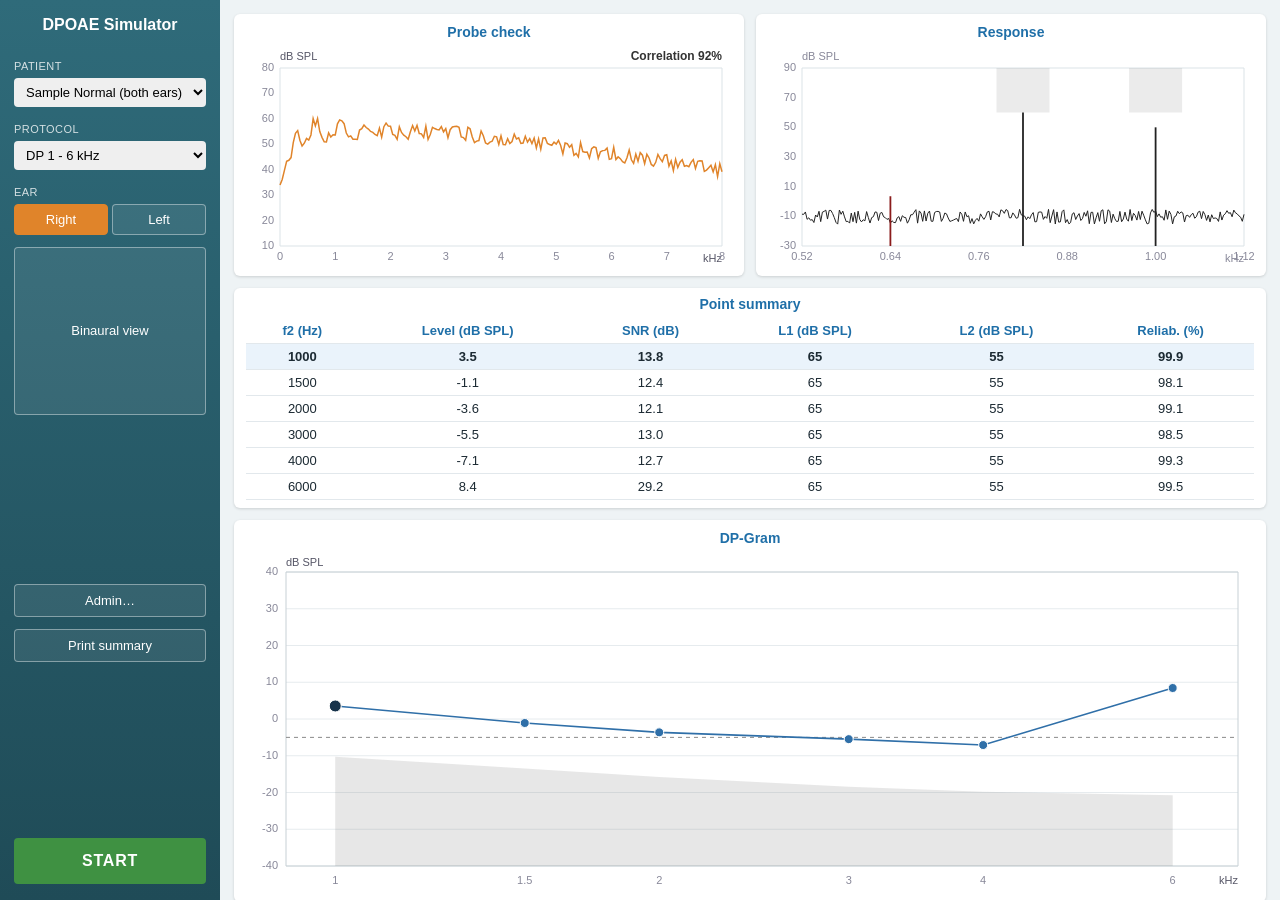
==== index.html @ 37e0a665 "Initial DPOAE simulator: student app, admin generator, sample patients Static HTML/CSS/vanilla JS si" ====
<!DOCTYPE html>
<html lang="en">
<head>
<meta charset="UTF-8">
<meta name="viewport" content="width=device-width, initial-scale=1.0">
<title>DPOAE Simulator</title>
<link rel="icon" href="favicon.svg" type="image/svg+xml">
<link rel="stylesheet" href="style.css">
</head>
<body>
<div id="app">
  <div id="sidebar">
    <div class="sidebar-title">DPOAE Simulator</div>

    <label class="side-label">Patient</label>
    <select id="patient-select"></select>

    <label class="side-label">Protocol</label>
    <select id="protocol-select"></select>

    <label class="side-label">Ear</label>
    <div id="ear-toggle" class="btn-row">
      <button id="ear-right-btn" class="toggle-btn active" data-ear="right">Right</button>
      <button id="ear-left-btn" class="toggle-btn" data-ear="left">Left</button>
    </div>
    <button id="binaural-btn" class="toggle-btn wide-btn">Binaural view</button>

    <div class="sidebar-spacer"></div>

    <button id="admin-btn" class="side-action-btn">Admin&hellip;</button>
    <button id="print-btn" class="side-action-btn">Print summary</button>

    <div class="sidebar-spacer"></div>

    <button id="start-btn" class="start-btn">START</button>
  </div>

  <div id="main-content">
    <div id="single-view" class="view">
      <div class="panel-row">
        <div class="panel" id="probe-panel">
          <div class="panel-title">Probe check</div>
          <canvas id="probe-canvas"></canvas>
        </div>
        <div class="panel" id="response-panel">
          <div class="panel-title">Response</div>
          <canvas id="response-canvas"></canvas>
        </div>
      </div>

      <div class="panel" id="summary-panel">
        <div class="panel-title">Point summary</div>
        <table id="summary-table">
          <thead>
            <tr><th>f2 (Hz)</th><th>Level (dB SPL)</th><th>SNR (dB)</th><th>L1 (dB SPL)</th><th>L2 (dB SPL)</th><th>Reliab. (%)</th></tr>
          </thead>
          <tbody id="summary-tbody"></tbody>
        </table>
      </div>

      <div class="panel" id="dpgram-panel">
        <div class="panel-title">DP-Gram</div>
        <canvas id="dpgram-canvas"></canvas>
      </div>
    </div>

    <div id="binaural-view" class="view" style="display:none;">
      <div class="bin-col">
        <div class="panel-title bin-title">Right</div>
        <div class="panel small-panel">
          <canvas id="bin-right-probe-canvas"></canvas>
        </div>
        <div class="panel small-panel">
          <canvas id="bin-right-response-canvas"></canvas>
        </div>
        <div class="panel" id="bin-right-dpgram-panel">
          <canvas id="bin-right-dpgram-canvas"></canvas>
        </div>
      </div>
      <div class="bin-col">
        <div class="panel-title bin-title">Left</div>
        <div class="panel small-panel">
          <canvas id="bin-left-probe-canvas"></canvas>
        </div>
        <div class="panel small-panel">
          <canvas id="bin-left-response-canvas"></canvas>
        </div>
        <div class="panel" id="bin-left-dpgram-panel">
          <canvas id="bin-left-dpgram-canvas"></canvas>
        </div>
      </div>
    </div>
  </div>
</div>

<div id="tooltip" class="tooltip" style="display:none;"></div>
<div id="toast" class="toast" style="display:none;"></div>

<div id="print-summary"></div>

<script src="defaultPatients.js"></script>
<script src="app.js"></script>
</body>
</html>
---- style.css ----
* { box-sizing: border-box; }

html, body {
  margin: 0;
  padding: 0;
  height: 100%;
  font-family: "Segoe UI", Arial, sans-serif;
  background: #eef3f5;
  color: #1c2a33;
}

#app {
  display: flex;
  height: 100vh;
}

/* ─── SIDEBAR ───────────────────────────────────────────── */
#sidebar {
  width: 220px;
  flex: 0 0 220px;
  background: linear-gradient(#2f6b7a, #1f4b57);
  color: #fff;
  padding: 16px 14px;
  display: flex;
  flex-direction: column;
  gap: 6px;
}

.sidebar-title {
  font-size: 16px;
  font-weight: 600;
  margin-bottom: 10px;
  text-align: center;
}

.side-label {
  font-size: 11px;
  text-transform: uppercase;
  letter-spacing: .04em;
  opacity: .8;
  margin-top: 10px;
}

#sidebar select {
  padding: 6px 8px;
  border-radius: 4px;
  border: none;
  font-size: 13px;
}

.btn-row {
  display: flex;
  gap: 4px;
}

.toggle-btn {
  flex: 1;
  padding: 7px 6px;
  border: 1px solid rgba(255,255,255,.4);
  background: rgba(255,255,255,.08);
  color: #fff;
  border-radius: 4px;
  cursor: pointer;
  font-size: 13px;
}

.toggle-btn.active {
  background: #e0842a;
  border-color: #e0842a;
}

.wide-btn {
  margin-top: 6px;
  width: 100%;
}

.sidebar-spacer {
  flex: 1;
}

.side-action-btn {
  padding: 8px 10px;
  border: 1px solid rgba(255,255,255,.4);
  background: rgba(255,255,255,.08);
  color: #fff;
  border-radius: 4px;
  cursor: pointer;
  font-size: 13px;
  margin-top: 6px;
}

.side-action-btn:hover, .toggle-btn:hover {
  background: rgba(255,255,255,.2);
}

.start-btn {
  padding: 14px;
  font-size: 16px;
  font-weight: 700;
  letter-spacing: .05em;
  border: none;
  border-radius: 4px;
  background: #3f9142;
  color: #fff;
  cursor: pointer;
  margin-top: 12px;
}

.start-btn:hover {
  background: #368239;
}

.start-btn.running {
  background: #a33636;
}

/* ─── MAIN CONTENT ──────────────────────────────────────── */
#main-content {
  flex: 1;
  padding: 14px;
  overflow: auto;
  display: flex;
  flex-direction: column;
  gap: 12px;
}

.view {
  display: flex;
  flex-direction: column;
  gap: 12px;
  flex: 1;
}

.panel-row {
  display: flex;
  gap: 12px;
}

.panel {
  background: #fff;
  border-radius: 6px;
  box-shadow: 0 1px 3px rgba(0,0,0,.15);
  padding: 10px 12px;
  flex: 1;
  min-width: 0;
}

.panel-title {
  color: #1f6fa8;
  font-size: 14px;
  font-weight: 600;
  margin-bottom: 6px;
  text-align: center;
}

#probe-panel canvas, #response-panel canvas {
  width: 100%;
  height: 220px;
  display: block;
}

#dpgram-panel canvas {
  width: 100%;
  height: 340px;
  display: block;
}

#summary-panel {
  padding: 8px 12px;
}

#summary-table {
  width: 100%;
  border-collapse: collapse;
  font-size: 13px;
}

#summary-table th, #summary-table td {
  padding: 5px 8px;
  text-align: center;
  border-bottom: 1px solid #e2e8ec;
}

#summary-table th {
  color: #1f6fa8;
  font-weight: 600;
}

#summary-table tr.selected-row {
  background: #eaf3fb;
  font-weight: 600;
}

/* ─── BINAURAL VIEW ─────────────────────────────────────── */
#binaural-view {
  flex-direction: row;
  gap: 12px;
}

.bin-col {
  flex: 1;
  display: flex;
  flex-direction: column;
  gap: 10px;
  min-width: 0;
}

.bin-title {
  font-size: 15px;
}

.small-panel canvas {
  width: 100%;
  height: 160px;
  display: block;
}

#bin-right-dpgram-panel canvas, #bin-left-dpgram-panel canvas {
  width: 100%;
  height: 260px;
  display: block;
}

/* ─── TOOLTIP ────────────────────────────────────────────── */
.tooltip {
  position: fixed;
  background: #fff;
  border: 1px solid #b9c6cc;
  box-shadow: 0 2px 8px rgba(0,0,0,.25);
  border-radius: 4px;
  padding: 8px 10px;
  font-size: 12px;
  line-height: 1.5;
  pointer-events: none;
  z-index: 50;
  min-width: 170px;
}

.tooltip table { border-collapse: collapse; }
.tooltip td { padding: 1px 6px; white-space: nowrap; }
.tooltip td.tt-label { color: #556; text-align: left; }
.tooltip td.tt-val { text-align: right; font-weight: 600; }

/* ─── TOAST ──────────────────────────────────────────────── */
.toast {
  position: fixed;
  bottom: 24px;
  left: 50%;
  transform: translateX(-50%);
  background: #1f4b57;
  color: #fff;
  padding: 10px 18px;
  border-radius: 6px;
  font-size: 14px;
  z-index: 100;
  box-shadow: 0 2px 8px rgba(0,0,0,.3);
}

#print-summary {
  display: none;
}

@media print {
  #sidebar, #main-content { display: none !important; }
  #print-summary { display: block !important; }
}
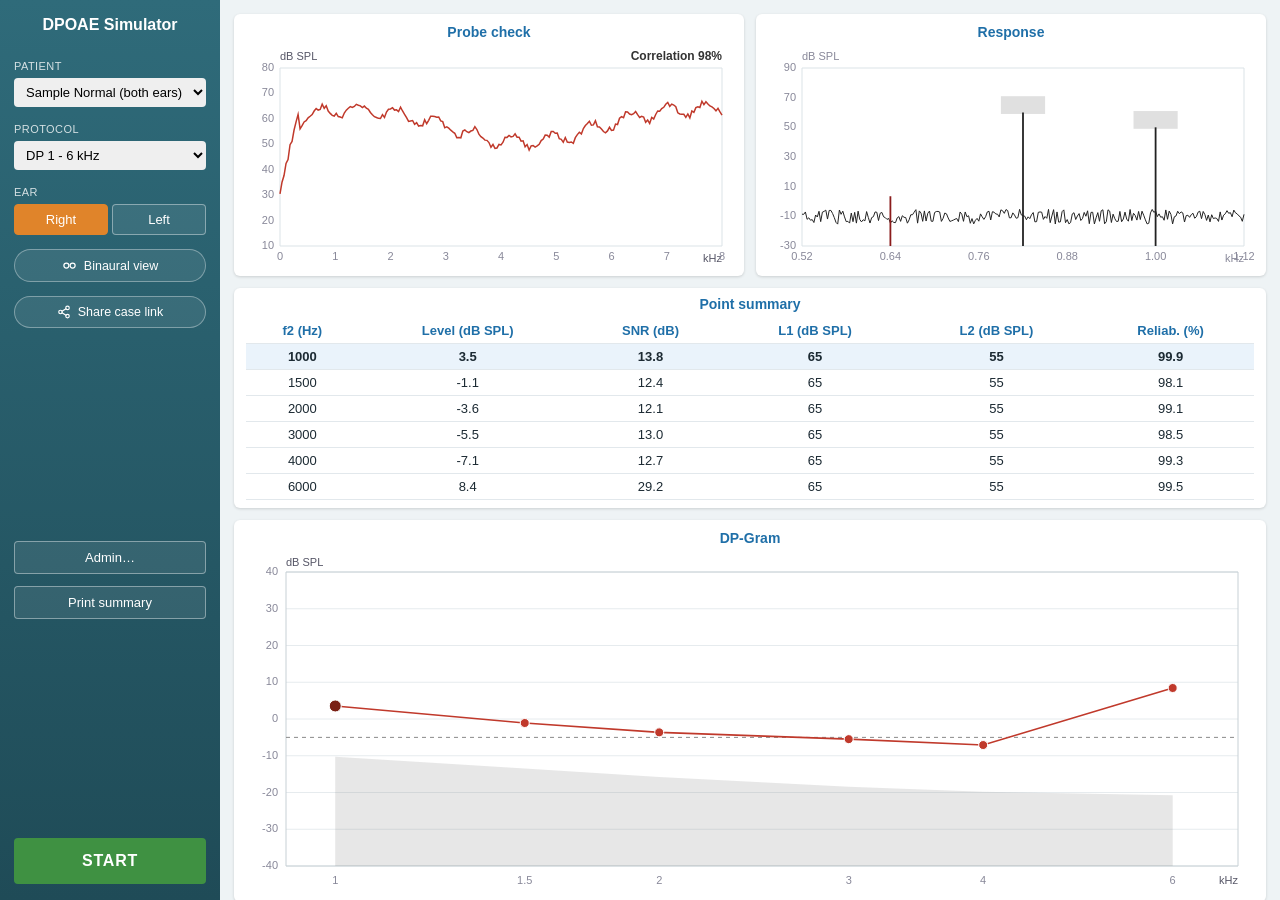
==== commit 6366fcbd: "Improve probe check realism, ear color-coding, FFT tolerance boxes, share links - Probe check curve " ====
--- a/index.html
+++ b/index.html
@@ -23,7 +23,14 @@
       <button id="ear-right-btn" class="toggle-btn active" data-ear="right">Right</button>
       <button id="ear-left-btn" class="toggle-btn" data-ear="left">Left</button>
     </div>
-    <button id="binaural-btn" class="toggle-btn wide-btn">Binaural view</button>
+    <button id="binaural-btn" class="pill-btn">
+      <svg viewBox="0 0 24 24" width="15" height="15" fill="none" stroke="currentColor" stroke-width="2" stroke-linecap="round"><circle cx="7" cy="12" r="4"/><circle cx="17" cy="12" r="4"/></svg>
+      <span>Binaural view</span>
+    </button>
+    <button id="share-btn" class="pill-btn">
+      <svg viewBox="0 0 24 24" width="14" height="14" fill="none" stroke="currentColor" stroke-width="2" stroke-linecap="round" stroke-linejoin="round"><circle cx="18" cy="5" r="3"/><circle cx="6" cy="12" r="3"/><circle cx="18" cy="19" r="3"/><line x1="8.6" y1="10.6" x2="15.4" y2="6.4"/><line x1="8.6" y1="13.4" x2="15.4" y2="17.6"/></svg>
+      <span>Share case link</span>
+    </button>
 
     <div class="sidebar-spacer"></div>
 
--- a/style.css
+++ b/style.css
@@ -69,9 +69,34 @@
   border-color: #e0842a;
 }
 
-.wide-btn {
-  margin-top: 6px;
-  width: 100%;
+.pill-btn {
+  margin-top: 8px;
+  width: 100%;
+  display: flex;
+  align-items: center;
+  justify-content: center;
+  gap: 7px;
+  padding: 8px 12px;
+  border-radius: 999px;
+  border: 1px solid rgba(255,255,255,.35);
+  background: rgba(255,255,255,.08);
+  color: #fff;
+  cursor: pointer;
+  font-size: 12.5px;
+  transition: background .15s, border-color .15s;
+}
+
+.pill-btn:hover {
+  background: rgba(255,255,255,.2);
+}
+
+.pill-btn.active {
+  background: #e0842a;
+  border-color: #e0842a;
+}
+
+.pill-btn svg {
+  flex: 0 0 auto;
 }
 
 .sidebar-spacer {
